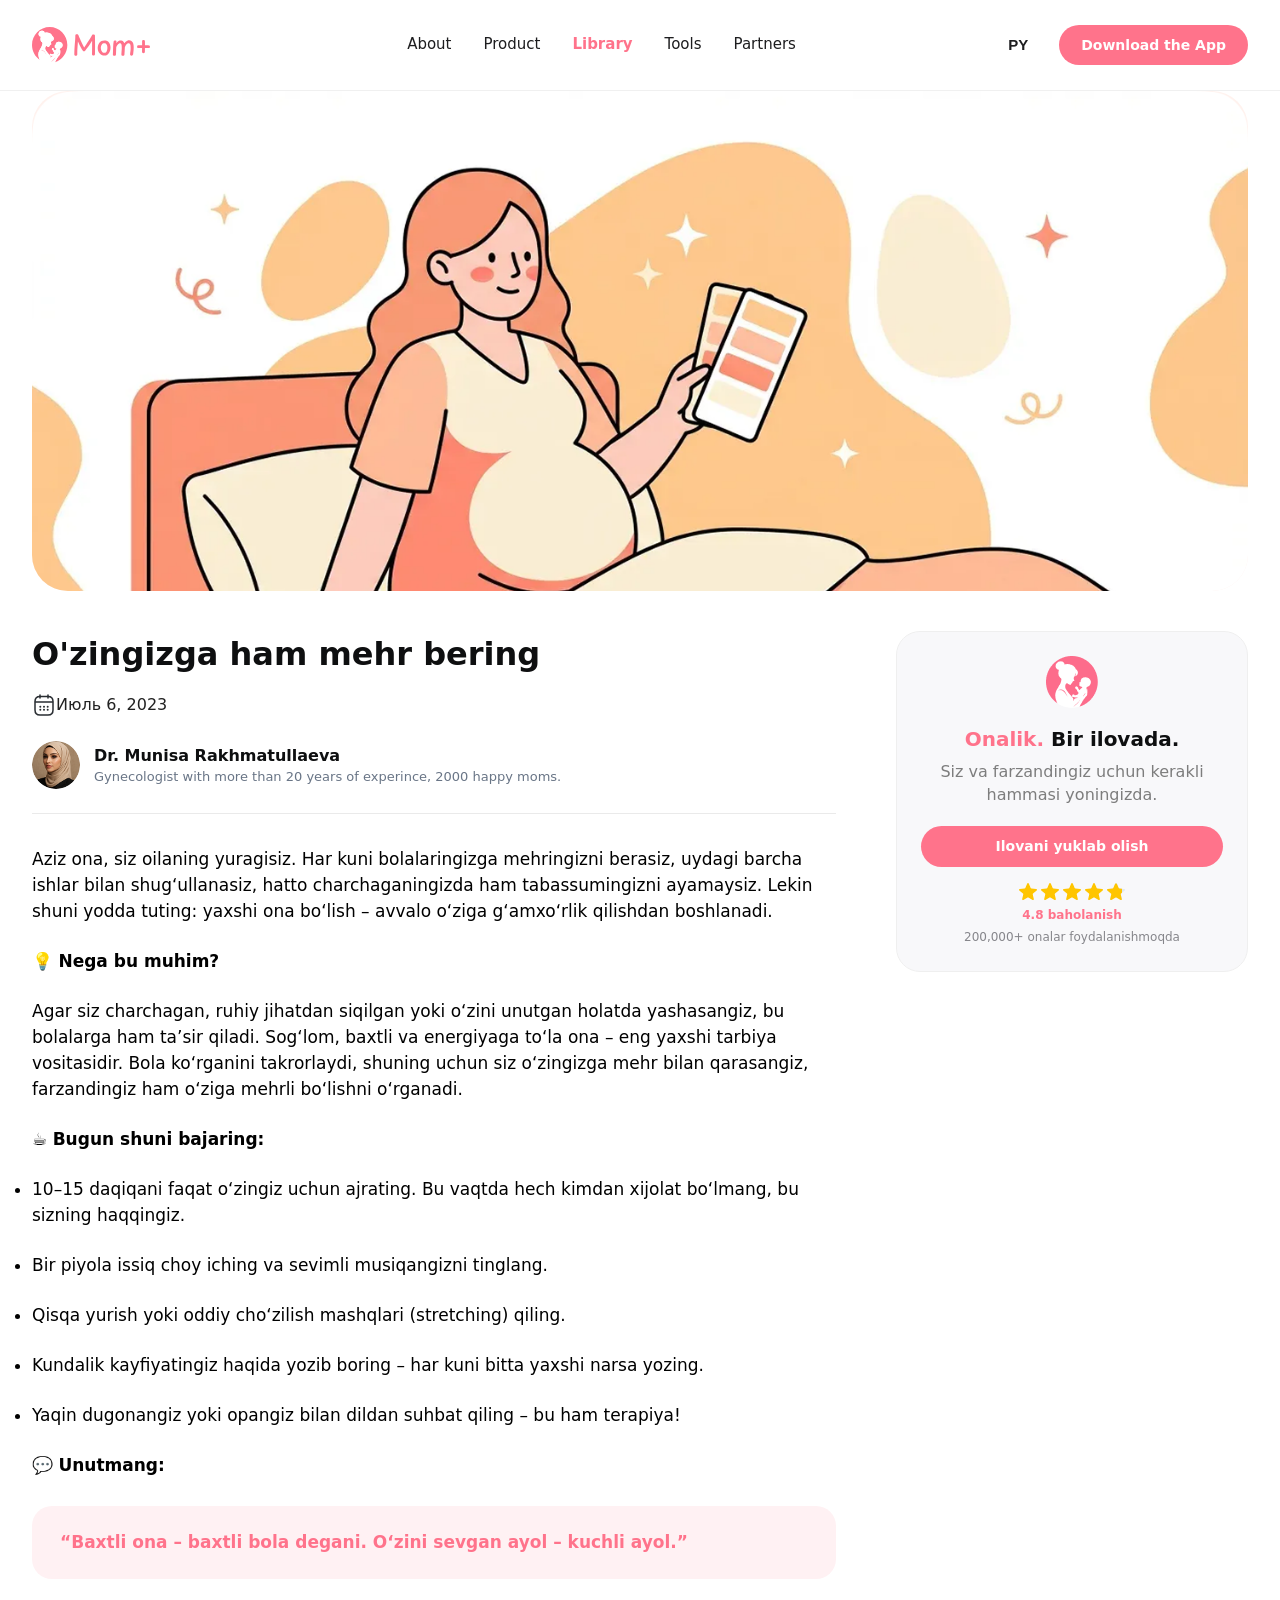
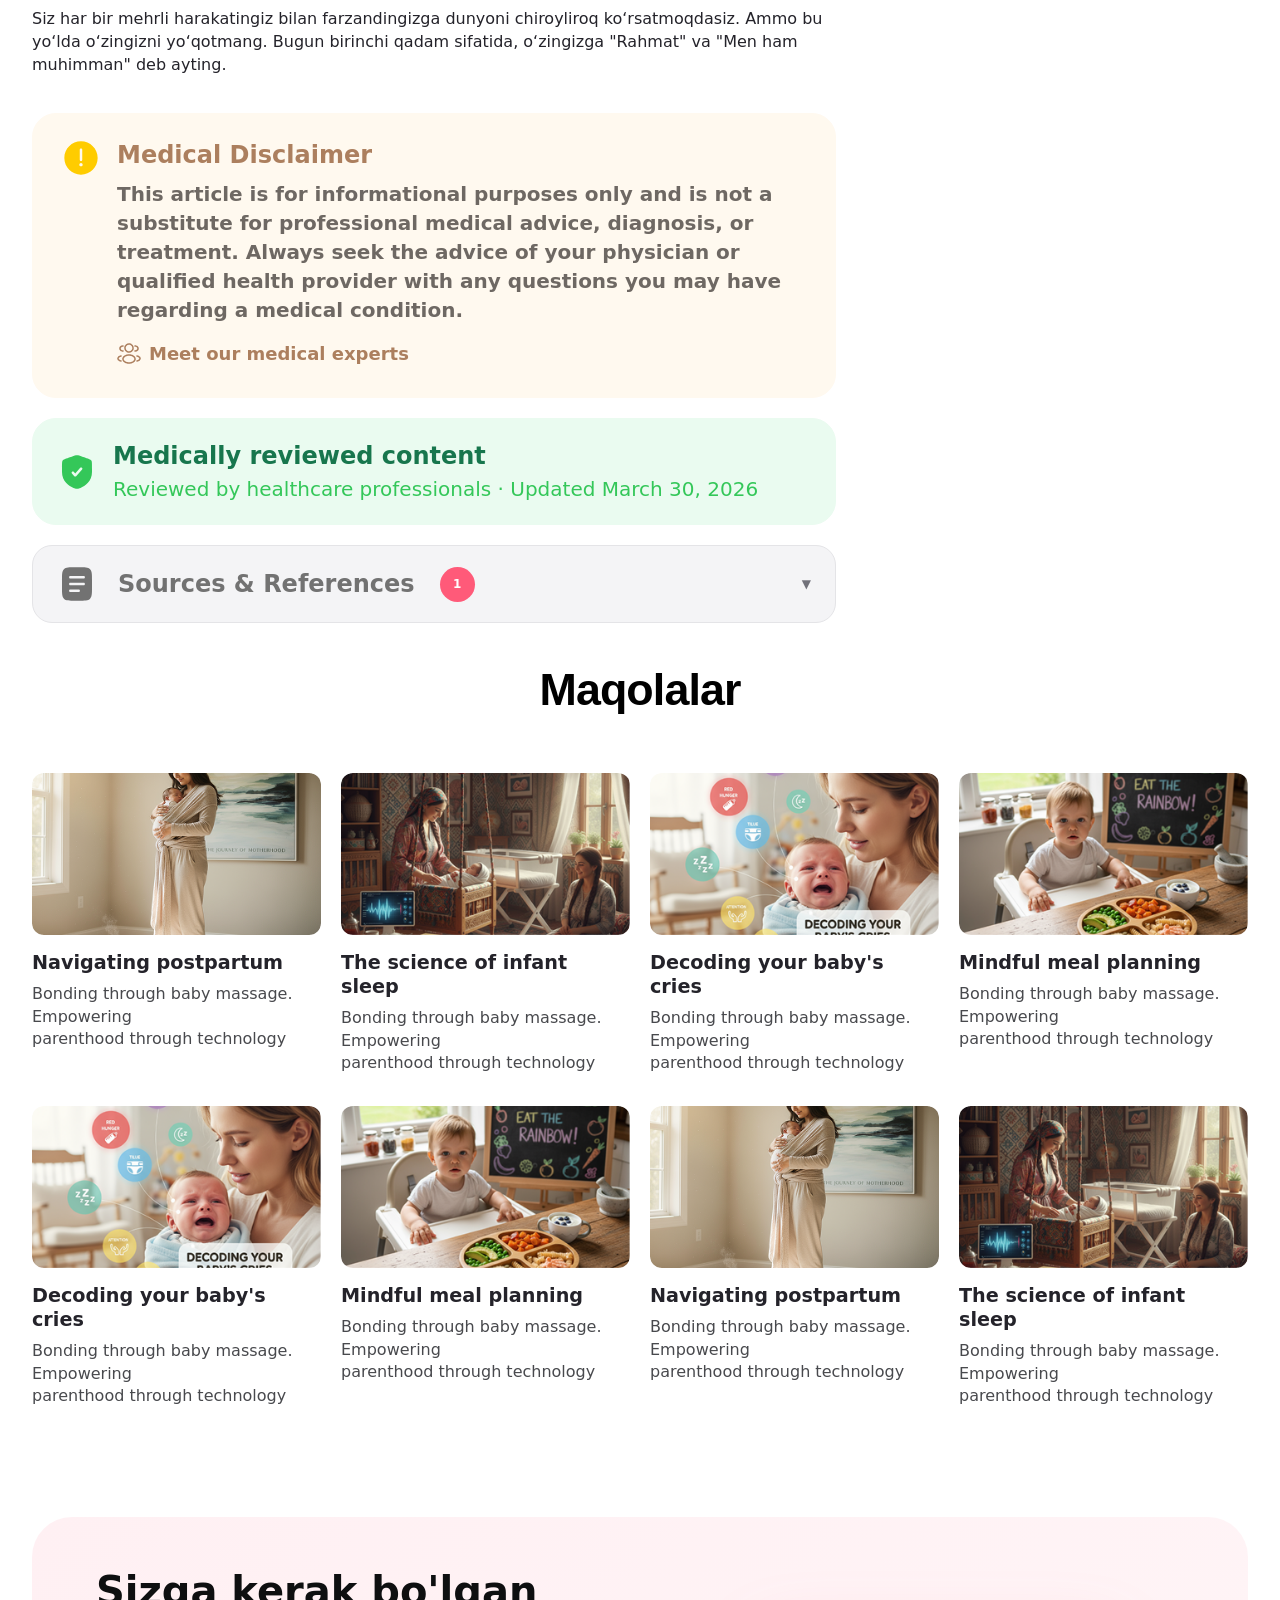
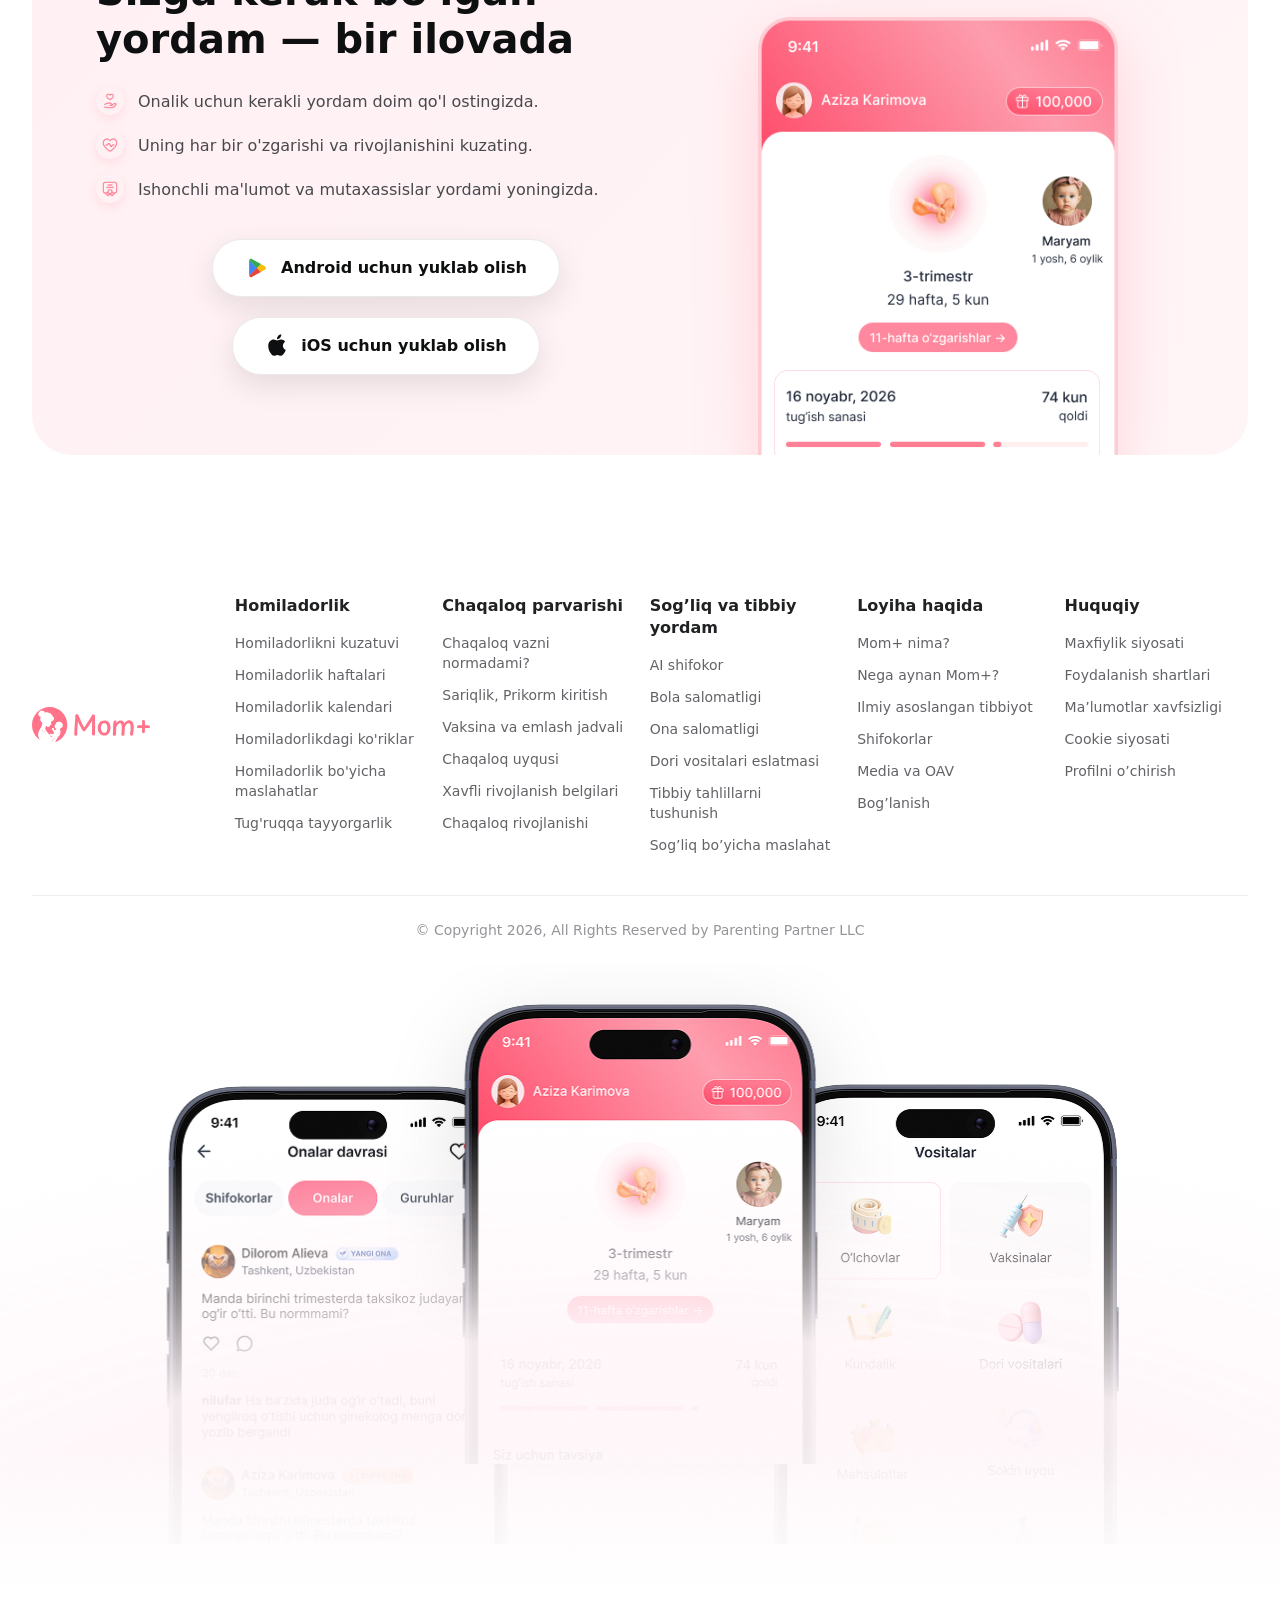
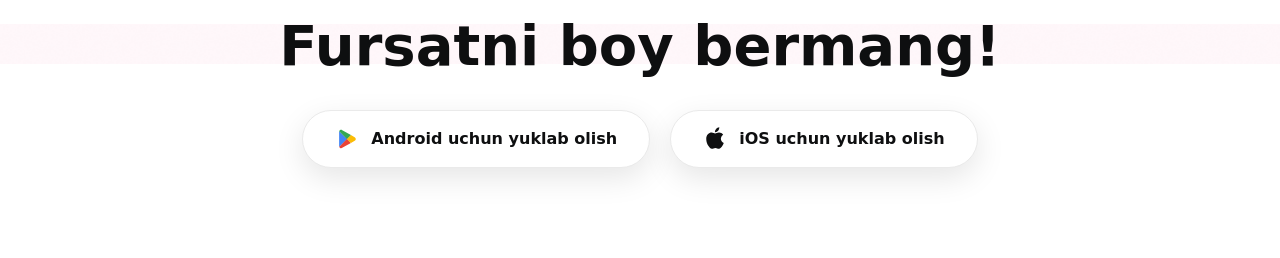
==== article.html @ 591e7ccc "Add files via upload" ====
<!DOCTYPE html>
<html lang="uz">
<head>
    <meta charset="UTF-8">
    <meta name="viewport" content="width=device-width, initial-scale=1.0">
    <title>Mom+ - O'zingizga ham mehr bering</title>
    <link rel="stylesheet" href="style.css">
</head>
<body>

<header class="blog-header">
    <div class="container nav">
        <a href="index-1.html" class="logo">
            <img src="images/blog-logo.svg" alt="Mom+ Logo">
        </a>

        <nav class="navigation">
            <a href="#">About</a>
            <a href="#">Product</a>
            <a href="blog.html" class="active">Library</a>
            <a href="#">Tools</a>
            <a href="#">Partners</a>            
        </nav>

        <div class="nav-select">
            <select class="custom-select" id="language-select" name="language">
                <option value="uz">UZ</option>
                <option value="ru" selected>PY</option>
                <option value="en">EN</option>
            </select>

            <a href="#download" class="nav-pink-button">
                Download the App
            </a>
        </div>

        <button class="mobile-menu-btn" id="menu-btn" aria-label="Open menu">
            <span></span>
            <span></span>
            <span></span>
        </button>
    </div>

    <div class="mobile-menu" id="mobile-menu">
        <nav class="mobile-nav-links">
            <a href="#">About</a>
            <a href="#">Product</a>
            <a href="blog.html">Library</a>
            <a href="#">Tools</a>
            <a href="#">Partners</a>
        </nav>
        <div class="mobile-menu-footer">
            <a href="#download" class="nav-pink-button mobile-download-btn">Download the App</a>
        </div>
    </div>
</header>

<main class="article-page-main">
    <div class="container container">
        
        <div class="article-hero-img">
            <img src="images/article-hero.png" alt="O'zingizga ham mehr bering">
        </div>

        <div class="article-content-wrapper">
            
            <div class="article-body">
                <h1>O'zingizga ham mehr bering</h1>
                <div class="article-meta-info">
                    <img src="images/calendar.svg" alt=""> <span>Июль 6, 2023</span>
                </div>

                <div class="article-author">
                    <img src="images/author-avatar.png" alt="Dr. Munisa Rakhmatullaeva" class="author-avatar">
                    <div class="author-details">
                        <strong>Dr. Munisa Rakhmatullaeva</strong>
                        <p>Gynecologist with more than 20 years of experince, 2000 happy moms.</p>
                    </div>
                </div>

                <p class="article-lead">
                    Aziz ona, siz oilaning yuragisiz. Har kuni bolalaringizga mehringizni berasiz, uydagi barcha ishlar bilan shug‘ullanasiz, hatto charchaganingizda ham tabassumingizni ayamaysiz. Lekin shuni yodda tuting: yaxshi ona bo‘lish – avvalo o‘ziga g‘amxo‘rlik qilishdan boshlanadi.
                </p>

                <p class="article-lead">💡 <span>Nega bu muhim?</span></p>
                <p class="article-lead">
                    Agar siz charchagan, ruhiy jihatdan siqilgan yoki o‘zini unutgan holatda yashasangiz, bu bolalarga ham ta’sir qiladi. Sog‘lom, baxtli va energiyaga to‘la ona – eng yaxshi tarbiya vositasidir. Bola ko‘rganini takrorlaydi, shuning uchun siz o‘zingizga mehr bilan qarasangiz, farzandingiz ham o‘ziga mehrli bo‘lishni o‘rganadi.
                </p>
                <p class="article-lead">☕ <span>Bugun shuni bajaring:</span></p>
                <ul class=".article-checklist">
                    <li class="article-lead">10–15 daqiqani faqat o‘zingiz uchun ajrating. Bu vaqtda hech kimdan xijolat bo‘lmang, bu sizning haqqingiz. </li>
                    <li class="article-lead">Bir piyola issiq choy iching va sevimli musiqangizni tinglang.</li>
                    <li class="article-lead">Qisqa yurish yoki oddiy cho‘zilish mashqlari (stretching) qiling.</li>
                    <li class="article-lead">Kundalik kayfiyatingiz haqida yozib boring – har kuni bitta yaxshi narsa yozing. </li>
                    <li class="article-lead">Yaqin dugonangiz yoki opangiz bilan dildan suhbat qiling – bu ham terapiya! </li>
                </ul>

                <p class="article-lead">💬 <span>Unutmang:</span></p>
                
                <div class="article-quote-box">
                    <p>“Baxtli ona – baxtli bola degani. O‘zini sevgan ayol – kuchli ayol.”</p>
                </div>

                <p>
                    Siz har bir mehrli harakatingiz bilan farzandingizga dunyoni chiroyliroq ko‘rsatmoqdasiz. Ammo bu yo‘lda o‘zingizni yo‘qotmang. Bugun birinchi qadam sifatida, o‘zingizga "Rahmat" va "Men ham muhimman" deb ayting.
                </p>


                <div class="medical-disclaimer">
                    <div class="disclaimer-icon">
                        <img src="images/exclamation.svg" alt="">
                    </div>
                    <div>
                        <strong>Medical Disclaimer</strong>
                        <p>This article is for informational purposes only and is not a substitute for professional medical advice, diagnosis, or treatment. Always seek the advice of your physician or qualified health provider with any questions you may have regarding a medical condition.</p>
                        <a href="#" class="disclaimer-link">
                            <img src="images/two-rounded.png" alt=""> Meet our medical experts
                        </a>
                    </div>
                </div>

                <div class="medical-reviewed-badge">
                    <span class="check-green">
                        <img src="images/Heavy.svg" alt="">
                    </span>
                    <div>
                        <strong>Medically reviewed content</strong>
                        <p>Reviewed by healthcare professionals · Updated March 30, 2026</p>
                    </div>
                </div>

                <div class="accordion-sources">
                    <div class="accordion-header">
                        <span class="sources-title">
                            <img src="images/Document.svg" alt=""> Sources & References
                            <span class="sources-badge">1</span>
                        </span>
                        <span class="accordion-arrow">▼</span>
                    </div>
                </div>

            </div>

            <div class="article-sidebar">
                <div class="sidebar-app-card">
                    <div class="sidebar-app-icon">
                        <img src="images/artical-logo.png" alt="Mom+">
                    </div>
                    <h3><span>Onalik.</span> Bir ilovada.</h3>
                    <p>Siz va farzandingiz uchun kerakli hammasi yoningizda.</p>
                    <a href="#download" class="nav-pink-button sidebar-btn">Ilovani yuklab olish</a>
                    <div class="sidebar-stars">
                        <img src="images/artical-star.svg" alt="">
                                <p>4.8 baholanish</p>
                        <span>200,000+ onalar foydalanishmoqda</span>
                    </div>
                </div>
            </div>

        </div>

    </div>
</main>

<section class="section related-articles-section">
    <div class="container">
        <h2 class="section-title">Maqolalar</h2>
        <div class="articles-grid">
            <article class="article">
                <div class="article-image">
                    <img
                        src="images/article-1.png"
                        alt="Navigating postpartum"
                    >
                </div>

                <h3>
                    Navigating postpartum
                </h3>
                <p>
                    Bonding through baby massage. Empowering <br> parenthood through technology
                </p>
            </article>
            <article class="article">
                <div class="article-image">
                    <img
                        src="images/article-2.png"
                        alt="Navigating postpartum"
                    >
                </div>

                <h3>
                    The science of infant sleep
                </h3>
                <p>
                    Bonding through baby massage. Empowering <br> parenthood through technology
                </p>
            </article>
            <article class="article">
                <div class="article-image">
                    <img
                        src="images/article-3.png"
                        alt="Navigating postpartum"
                    >
                </div>

                <h3>
                    Decoding your baby's cries
                </h3>
                <p>
                    Bonding through baby massage. Empowering <br> parenthood through technology
                </p>
            </article>
            <article class="article">
                <div class="article-image">
                    <img
                        src="images/article-4.png"
                        alt="Navigating postpartum"
                    >
                </div>

                <h3>
                    Mindful meal planning
                </h3>
                <p>
                    Bonding through baby massage. Empowering <br> parenthood through technology
                </p>
            </article>

            <article class="article article-none">
                <div class="article-image">
                    <img
                        src="images/article-3.png"
                        alt="Navigating postpartum"
                    >
                </div>

                <h3>
                    Decoding your baby's cries
                </h3>
                <p>
                    Bonding through baby massage. Empowering <br> parenthood through technology
                </p>
            </article>
            <article class="article article-none">
                <div class="article-image">
                    <img
                        src="images/article-4.png"
                        alt="Navigating postpartum"
                    >
                </div>

                <h3>
                    Mindful meal planning
                </h3>
                <p>
                    Bonding through baby massage. Empowering <br> parenthood through technology
                </p>
            </article>
            <article class="article article-none">
                <div class="article-image">
                    <img
                        src="images/article-1.png"
                        alt="Navigating postpartum"
                    >
                </div>

                <h3>
                    Navigating postpartum
                </h3>
                <p>
                    Bonding through baby massage. Empowering <br> parenthood through technology
                </p>
            </article>
            <article class="article article-none">
                <div class="article-image">
                    <img
                        src="images/article-2.png"
                        alt="Navigating postpartum"
                    >
                </div>

                <h3>
                    The science of infant sleep
                </h3>
                <p>
                    Bonding through baby massage. Empowering <br> parenthood through technology
                </p>
            </article>
        </div>
    </div>
</section>

<section class="section app-promo-section">
    <div class="container">
        <div class="app-promo-card">
            <div class="app-promo-content">
                <h2>Sizga kerak bo'lgan yordam — bir ilovada</h2>
                <ul class="promo-benefits">
                    <li>
                        <span class="benefit-icon"><img src="images/blog-icon-1.png" alt=""></span>
                        Onalik uchun kerakli yordam doim qo'l ostingizda.
                    </li>
                    <li>
                        <span class="benefit-icon"><img src="images/blog-icon-2.png" alt=""></span>
                        Uning har bir o'zgarishi va rivojlanishini kuzating.
                    </li>
                    <li>
                        <span class="benefit-icon"><img src="images/blog-icon-3.png" alt=""></span>
                        Ishonchli ma'lumot va mutaxassislar yordami yoningizda.
                    </li>
                </ul>
                <div class="download-buttons">
                    <a href="#" class="download-button">
                        <img class="download-icon" src="images/play-market.svg" alt="Google Play">
                        <span>Android uchun yuklab olish</span>
                    </a>
                    <a href="#" class="download-button">
                        <img class="download-icon" src="images/apple.svg" alt="App Store">
                        <span>iOS uchun yuklab olish</span>
                    </a>
                </div>
            </div>

            <div class="app-promo-phone">
                <img src="images/blog.png" alt="Mom+ App">
            </div>
        </div>
    </div>
</section>

<footer class="footer">
    <div class="container">
        <div class="footer-top">
            <div class="logo">
                <img src="images/blog-logo.svg" alt="Mom+ Logo">
            </div>

            <div class="footer-grid">
                <div class="footer-column">
                    <div class="footer-column-title">
                        <strong>Homiladorlik</strong>
                        <span class="chevron"></span>
                    </div>
                    <div class="footer-column-links">
                        <a href="#">Homiladorlikni kuzatuvi</a>
                        <a href="#">Homiladorlik haftalari</a>
                        <a href="#">Homiladorlik kalendari</a>
                        <a href="#">Homiladorlikdagi ko'riklar</a>
                        <a href="#">Homiladorlik bo'yicha maslahatlar</a>
                        <a href="#">Tug'ruqqa tayyorgarlik</a>
                    </div>
                </div>

                <div class="footer-column">
                    <div class="footer-column-title">
                        <strong>Chaqaloq parvarishi</strong>
                        <span class="chevron"></span>
                    </div>
                    <div class="footer-column-links">
                        <a href="#">Chaqaloq vazni normadami?</a>
                        <a href="#">Sariqlik, Prikorm kiritish</a>
                        <a href="#">Vaksina va emlash jadvali</a>
                        <a href="#">Chaqaloq uyqusi</a>
                        <a href="#">Xavfli rivojlanish belgilari</a>
                        <a href="#">Chaqaloq rivojlanishi</a>
                    </div>
                </div>

                <div class="footer-column">
                    <div class="footer-column-title">
                        <strong>Sog’liq va tibbiy yordam</strong>
                        <span class="chevron"></span>
                    </div>
                    <div class="footer-column-links">
                        <a href="#">AI shifokor</a>
                        <a href="#">Bola salomatligi</a>
                        <a href="#">Ona salomatligi</a>
                        <a href="#">Dori vositalari eslatmasi</a>
                        <a href="#">Tibbiy tahlillarni tushunish</a>
                        <a href="#">Sog’liq bo’yicha maslahat</a>
                    </div>
                </div>

                <div class="footer-column">
                    <div class="footer-column-title">
                        <strong>Loyiha haqida</strong>
                        <span class="chevron"></span>
                    </div>
                    <div class="footer-column-links">
                        <a href="#">Mom+ nima?</a>
                        <a href="#">Nega aynan Mom+?</a>
                        <a href="#">Ilmiy asoslangan tibbiyot</a>
                        <a href="#">Shifokorlar</a>
                        <a href="#">Media va OAV</a>
                        <a href="#">Bog’lanish</a>
                    </div>
                </div>

                <div class="footer-column">
                    <div class="footer-column-title">
                        <strong>Huquqiy</strong>
                        <span class="chevron"></span>
                    </div>
                    <div class="footer-column-links">
                        <a href="#">Maxfiylik siyosati</a>
                        <a href="#">Foydalanish shartlari</a>
                        <a href="#">Ma’lumotlar xavfsizligi</a>
                        <a href="#">Cookie siyosati</a>
                        <a href="#">Profilni o’chirish</a>
                    </div>
                </div>
            </div>
        </div>

        <p class="copyright-text">© Copyright 2026, All Rights Reserved by Parenting Partner LLC</p>
    </div>

    <div class="download-section" id="download">
        <div class="download-phones">
            <div class="bottom-phone">
                <img class="phone-left" src="images/dowload-left.png" alt="Mockup Left">
                <img class="phone-right" src="images/dowload-right.png" alt="Mockup Right">
                <img class="phone-center" src="images/dowload-center.png" alt="Mockup Center">
                <img class="phone-clouds" src="images/dowload-clouds.png" alt="Clouds Background">
            </div>
            <div class="fade-overlay"></div>
        </div>

        <div class="download-content">
            <h2>Fursatni boy bermang!</h2>
            <div class="download-buttons">
                <a href="#" class="download-button">
                    <img src="images/play-market.svg" alt="Google Play">
                    <span>Android uchun yuklab olish</span>
                </a>
                <a href="#" class="download-button">
                    <img src="images/apple.svg" alt="App Store">
                    <span>iOS uchun yuklab olish</span>
                </a>
            </div>
        </div>
    </div>
</footer>

<script>
    const menuBtn = document.getElementById('menu-btn');
    const mobileMenu = document.getElementById('mobile-menu');

    menuBtn.addEventListener('click', () => {
        menuBtn.classList.toggle('active');
        mobileMenu.classList.toggle('open');
    });

    document.querySelectorAll('.footer-column-title').forEach(title => {
        title.addEventListener('click', function () {
            if (window.innerWidth <= 768) {
                this.closest('.footer-column').classList.toggle('active');
            }
        });
    });
</script>
</body>
</html>
---- style.css ----
* {
    box-sizing: border-box;
    margin: 0;
    padding: 0;
}

:root {
    --pink: #FF738B;
    --pink-dark: #e84c76;
    --dark: #24232a;
    --gray: #77747b;
    --light-gray: #eeeeee;
}

:root {
    --pink-color: #FF5A79;
    --card-bg: #F5F5F7;
    --text-color: #1D1D1F;
    --store-blue: #0081FF;
    --subtext-color: #86868B;
}


html {
    scroll-behavior: smooth;
}

body {
    font-family:
        Arial,
        Helvetica,
        sans-serif;

    color: var(--dark);
    background: #ffffff;

    line-height: 1.45;
}

img {
    max-width: 100%;
}

a {
    text-decoration: none;
    color: inherit;
}

button {
    font-family: inherit;
}

.container {
    max-width: 1440px;
    padding-left: 240px;
    padding-right: 240px;
}

* {
    box-sizing: border-box;
    margin: 0;
    padding: 0;
}

body {
    font-family: 'Inter', system-ui, -apple-system, sans-serif;
}

.container {
    max-width: 1240px;
    margin: 0 auto;
    padding: 0 20px;
}

.header {
    width: 100%;            
    position: relative;     
    overflow: hidden;
    text-align: center;
    color: #ffffff;
    background: linear-gradient(180deg, #FF6B81 0%, #FF738B 100%);
}

.nav {
    height: 90px;
    display: flex;
    align-items: center;
    justify-content: space-between;
    position: relative;
    z-index: 30;
}

.logo {
    display: flex;
    align-items: center;
    text-decoration: none;
    flex-shrink: 0;
}

.logo img {
    height: 36px;
    width: auto;
}

.navigation {
    display: flex;
    align-items: center;
    gap: 32px;
}

.navigation a {
    color: #FFFFFF;
    font-size: 15px;
    font-weight: 500;
    text-decoration: none;
    transition: opacity .2s ease;
    white-space: nowrap;
}

.navigation a:hover {
    opacity: 0.8;
}

.nav-select {
    display: flex;
    align-items: center;
    gap: 20px;
    flex-shrink: 0;
}

.custom-select {
    appearance: none;
    -webkit-appearance: none;
    background: transparent;
    border: none;
    outline: none;
    font-size: 15px;
    font-weight: 600;
    cursor: pointer;
    color: #FFFFFF;
    padding-right: 10px;
}

.custom-select option {
    background-color: #FF738B; 
    color: #fff;            
}

.nav-button {
    padding: 12px 24px;
    font-size: 15px;
    background: #ffffff;
    color: #FF6B81;
    border-radius: 30px;
    font-weight: 700;
    text-decoration: none;
    white-space: nowrap;
    transition: transform .2s ease, box-shadow .2s ease;
}

.nav-button:hover {
    transform: translateY(-2px);
    box-shadow: 0 6px 20px rgba(0, 0, 0, 0.1);
}

.mobile-menu-btn {
    display: none;
    width: 42px;
    height: 42px;
    border-radius: 50%;
    background: #FF5572;
    backdrop-filter: blur(10px);
    -webkit-backdrop-filter: blur(10px);
    border: 1px solid rgba(255, 255, 255, 0.3);
    cursor: pointer;
    flex-direction: column;
    align-items: center;
    justify-content: center;
    gap: 5px;
    z-index: 100;
}

.mobile-menu-btn span {
    display: block;
    width: 18px;
    height: 2px;
    background-color: #ffffff;
    border-radius: 2px;
    transition: all 0.3s ease;
}

.mobile-menu-btn.active span:nth-child(1) {
    transform: translateY(7px) rotate(45deg);
}
.mobile-menu-btn.active span:nth-child(2) {
    opacity: 0;
}
.mobile-menu-btn.active span:nth-child(3) {
    transform: translateY(-7px) rotate(-45deg);
}

.mobile-menu {
    position: absolute;
    top: 90px;
    left: 0;
    width: 100%;
    background: rgba(255, 115, 139, 0.95);
    backdrop-filter: blur(20px);
    -webkit-backdrop-filter: blur(20px);
    padding: 30px 20px;
    display: flex;
    flex-direction: column;
    gap: 24px;
    box-shadow: 0 20px 30px rgba(0,0,0,0.15);
    z-index: 99;
    transform: translateY(-150%);
    opacity: 0;
    transition: all 0.3s ease-in-out;
}

.mobile-menu.open {
    transform: translateY(0);
    opacity: 1;
}

.mobile-nav-links {
    display: flex;
    flex-direction: column;
    gap: 18px;
}

.mobile-nav-links a {
    color: #ffffff;
    font-size: 18px;
    font-weight: 600;
    text-decoration: none;
}

.mobile-menu-footer {
    padding-top: 10px;
    border-top: 1px solid rgba(255,255,255,0.2);
}

.mobile-download-btn {
    display: block;
    width: 100%;
    text-align: center;
    padding: 14px;
}

.hero {
    padding-top: 10px;
    position: relative;
    overflow: hidden;
    text-align: center;
    color: #ffffff;
}

.hero-content {
    position: relative;
    z-index: 10;
    display: flex;
    flex-direction: column;
    align-items: center;
}

.hero-label {
    display: inline-flex;
    align-items: center;
    gap: 10px;
    margin-bottom: 24px;
    padding: 6px 18px 6px 8px;
    border-radius: 30px;
    font-size: 14px;
    font-weight: 500;
    color: #ffffff;
    background: rgba(255, 255, 255, 0.2);
    backdrop-filter: blur(12px);
    -webkit-backdrop-filter: blur(12px);
    border: 1px solid rgba(255, 255, 255, 0.35);
}

.hero h1 {
    font-size: 56px;
    line-height: 1.15;
    font-weight: 800;
    letter-spacing: -0.02em;
    margin-bottom: 20px;
}

.hero-description {
    max-width: 760px;
    margin: 0 auto 36px;
    font-size: 18px;
    line-height: 1.5;
    color: rgba(255, 255, 255, 0.9);
    font-weight: 400;
}

.download-buttons {
    display: flex;
    justify-content: center;
    align-items: center;
    gap: 16px;
    margin-bottom: 30px;
}

.download-button {
    display: inline-flex;
    align-items: center;
    gap: 10px;
    padding: 14px 28px;
    border-radius: 40px;
    background: #ffffff;
    color: #111111;
    font-size: 15px;
    font-weight: 700;
    text-decoration: none;
    box-shadow: 0 8px 24px rgba(0, 0, 0, 0.08);
    transition: transform .2s ease;
}

.download-button:hover {
    transform: translateY(-2px);
}

.download-icon {
    width: 20px;
    height: 20px;
}

.hero-image-wrapper {
    width: 100%;
    position: relative;
    margin-top: 20px;
    min-height: 550px;
    display: flex;
    justify-content: center;
    align-items: flex-end;
}

.hero-mockup-container {
    position: relative;
    width: 100%;
    max-width: 1000px;
    height: 550px;
    margin: 0 auto;
    z-index: 5;
    display: flex;
    justify-content: center;
}

.hero-image {
    position: absolute;
    max-width: 943px;
    width: 100%;
    max-height: 655px;
    z-index: 1;
    object-fit: contain;
    filter: drop-shadow(0px 20px 40px rgba(0, 0, 0, 0.12));
}

.hero-image-medium{
    display: none;
    position: absolute;
    max-width: 350px;
    width: 100%;
    max-height: auto;
    z-index: 1;
    object-fit: contain;
    filter: drop-shadow(0px 20px 40px rgba(0, 0, 0, 0.12));
}

.hero-badge {
    position: absolute;
    z-index: 7;
    height: auto;
    pointer-events: none;
}

.badge-1 { top: 12%; left: 5%;  max-width: 120px; }
.badge-2 { top: 38%; left: 12%; max-width: 100px; }
.badge-3 { top: 62%; left: 18%; max-width: 90px;  }
.badge-4 { top: 28%; right: 8%; max-width: 200px; }
.badge-5 { top: 58%; right: 12%; max-width: 110px; }

.cloud-left, .cloud-right, .cloud-bg {
    position: absolute;
    bottom: 0;
    pointer-events: none;
}

.cloud-left {
    left: 0;
    max-width: 55%;
    z-index: 4;
}

.cloud-right {
    right: 0;
    max-width: 55%;
    z-index: 4;
}

.cloud-bg {
    left: 50%;
    transform: translateX(-50%);
    width: 100%;
    bottom: -10px;
    z-index: 3;
    object-fit: cover;
}

@media (max-width: 1024px) {
    .navigation {
        gap: 20px;
    }

    .navigation a {
        font-size: 15px;
    }

    .hero-mockup-container {
        height: 480px;
    }

    .hero-image{
        display: none;
    }

    .hero-image-medium {
        display: block;
        max-width: 320px;
    }
}

@media (max-width: 834px) {
    .nav {
        height: 70px;
    }

    .navigation, .nav-select {
        display: none !important;
    }

    .mobile-menu-btn {
        display: flex; 
    }

    .hero h1 {
        font-size: 32px;
        line-height: 40px;
    }

    .hero-description {
        font-size: 14px;
        line-height: 20px;
        padding: 0 10px;
        margin-bottom: 24px;
    }

    .desktop-br {
        display: none;
    }

    .download-buttons {
        flex-direction: column;
        width: 100%;
        gap: 12px;
    }

    .download-button {
        justify-content: center;
        padding: 16px;
        border-radius: 30px;
        font-size: 15px;
    }

    .hero-image-wrapper {
        min-height: 380px;
        margin-top: 10px;
    }

    .hero-mockup-container {
        height: 380px;
    }

    .hero-image {
        max-width: 270px;
        bottom: -100px;
    }

    .hero-badge {
        display: none !important;
    }

    .cloud-left, .cloud-right {
        display: none;
    }

    .cloud-bg {
        width: 120%;
    }
}

@media (max-width: 768px) {
    .nav {
        height: 70px;
    }

    .navigation {
        display: none; 
    }

    .desktop-br {
        display: none;
    }

    .hero-image-wrapper {
        min-height: 400px;
    }

    .hero-mockup-container {
        height: 400px;
    }

    .hero-image {
        max-width: 260px;
        bottom: -100px;
    }

    .hero-badge {
        display: none;
    }

    .cloud-left, .cloud-right {
        max-width: 45%;
    }
}

@media (max-width: 480px) {
    .container {
        padding: 0 16px;
    }

    .nav-button {
        padding: 10px 16px;
        font-size: 14px;
    }

    .custom-select {
        font-size: 14px;
    }

    .hero-label {
        font-size: 13px;
        padding: 8px 14px;
    }

    .download-buttons {
        width: 100%;
        flex-direction: column;
    }

    .download-button {
        justify-content: center;
        padding: 14px 20px;
    }

    .hero-image-wrapper {
        min-height: 320px;
    }

    .hero-mockup-container {
        height: 320px;
    }

    .hero-image {
        max-width: 220px;
    }
}

.section {
    padding: 90px 0;
}

.section-title {
    font-family: "Inter", sans-serif;
    text-align: center;
    font-size: 56px;
    line-height: 64px;
    margin-bottom: 64px;
}

.section-title span {
    color: #FF738B;
}


.features {
    padding: 80px 0;
}

.features .section-title {
    text-align: center;
    font-size: 40px;
    font-weight: 700;
    color: #0E0F10;
    margin-bottom: 60px;
}

.features .section-title span {
    color: #F43F5E; 
}

.features-list {
    display: grid;
    gap: 32px;
}

.feature-card {
    width: 100%;
    min-height: 546px;
    border-radius: 48px;
    display: flex;
    align-items: center;
    justify-content: space-between;
    overflow: hidden;
    position: relative;
    box-sizing: border-box;
}

.feature-pink {
    background: linear-gradient(135deg, #FFEFF0 0%, #FEEFF7 53%, #FDF0FD 100%);
    padding: 64px 0 0 64px;
}

.feature-green {
    background: linear-gradient(45deg, #F0FDFB 0%, #FDFFE8 48%, #EBF8E4 100%);
    padding: 64px 0 0 64px;
}

.feature-purple {
    background: linear-gradient(45deg, #EBE3FF 0%, #FFECF1 54%, #FFE9C9 100%);
    padding: 64px 0 0 64px;
}

.feature-yellow {
    background: linear-gradient(45deg, #FEFFDC 0%, #F6F8E4 48%, #F8EBE4 98%);
    padding: 64px 0 0 64px;
}

.feature-content {
    width: 522px;
    display: flex;
    flex-direction: column;
    justify-content: space-between;
    height: 100%;
    z-index: 2;
}

.feature-text-block h3 {
    font-family: "Inter", sans-serif;
    font-size: 40px;
    line-height: 48px;
    margin-bottom: 16px;
    color: #0E0F10;
}

.feature-text-block p {
    font-size: 16px;
    line-height: 24px;
    color: #6B6B6B;
    max-width: 480px;
}

.feature-illustration {
    max-width: 280px;
    max-height: 250px;
    margin-top: auto;
}

.feature-illustration img {
    width: 100%;
    height: 100%;
    display: block;
    object-fit: contain;
}

.feature-phone {
    width: 45%;
    height: 100%;
    display: flex;
    align-items: flex-end;
    justify-content: flex-end;
}

.feature-phone img {
    max-width: 100%;
    height: auto;
    object-fit: contain;
    display: block;
    margin-bottom: -10px; 
    margin-right: 70px;
}


@media (max-width: 992px) {
    .features .section-title {
        font-size: 28px;
        line-height: 36px;
        margin-bottom: 30px;
    }

    .feature-card {
        flex-direction: column;
        align-items: flex-start;
        min-height: auto;
        border-radius: 32px;
        padding: 36px 24px 24px 24px !important;
    }

    .feature-content {
        width: 100%;
    }

    .feature-text-block h3 {
        font-size: 24px;
        line-height: 30px;
        margin-bottom: 12px;
    }

    .feature-text-block p {
        font-size: 14px;
        line-height: 20px;
        max-width: 100%;
    }

    .feature-phone {
        display: none !important;
    }

    .feature-illustration {
        max-width: 180px;
        max-height: 150px;
        margin: 24px 0 0 auto; 
    }
}

.why {
    padding-top: 80px;
    padding-bottom: 65px;
}

.why .section-title {
    text-align: center;
    font-size: 36px;
    font-weight: 700;
    color: #0E0F10;
    margin-bottom: 60px;
}

.why-grid {
    display: grid;
    grid-template-columns: repeat(3, 1fr);
    gap: 24px;
    text-align: center;
    margin-bottom: 60px;
}

.why-item {
    width: 100%; 
    display: flex;
    flex-direction: column;
    align-items: center;
}

.why-icon {
    color: var(--pink);
    font-size: 27px;
    margin-bottom: 24px;
    display: grid;
    place-items: center;
}

.why-item h3 {
    font-size: 24px;
    line-height: 30px;
    color: #0E0F10;
}

.why-item h3 span {
    font-family: "Playpen Sans", sans-serif;
}

.why-item p {
    font-size: 16px;
    line-height: 22px;
    color: #48494D;
    font-weight: 500;
    margin-top: 12px;
    margin-bottom: 24px;
    max-width: 380px; 
}

.why-item a {
    font-size: 16px;
    line-height: 22px;
    margin-top: auto; 
    color: #F43F5E;
    font-weight: 700;
    display: inline-flex;
    justify-content: center;
    align-items: center;
    text-decoration: none;
}

.why-link {
    margin-left: 8px;
    transition: transform 0.3s ease;
}

.why-item a:hover .why-link {
    transform: translateX(4px);
}

.video-section {
    display: flex;
    justify-content: center;
    align-items: center;
}

.video-container {
    position: relative;
    width: 100%;
    max-width: 1440px;
    border-radius: 48px;
    overflow: hidden;
    box-shadow: 0 20px 40px rgba(0, 0, 0, 0.3);
    margin: 0 auto;
}

.video-element {
    width: 100%;
    height: auto;
    display: block;
    object-fit: cover;
    pointer-events: none; 
}

.video-play {
    position: absolute;
    top: 50%;
    left: 50%;
    transform: translate(-50%, -50%);
    width: 135px;
    height: 135px;
    border-radius: 50%;
    background: rgba(255, 255, 255, 0.25);
    backdrop-filter: blur(10px);
    -webkit-backdrop-filter: blur(10px);
    border: 1px solid rgba(255, 255, 255, 0.4);
    color: white;
    display: grid;
    place-items: center;
    cursor: pointer;
    z-index: 10;
    transition: background 0.3s ease, transform 0.3s ease;
}

.video-play:hover {
    background: rgba(255, 255, 255, 0.4);
    transform: translate(-50%, -50%) scale(1.05);
}

@media (max-width: 1024px) {
    .why-grid {
        grid-template-columns: 1fr; 
        gap: 40px;
    }
    
    .video-container {
        border-radius: 24px;
    }
}

@media (max-width: 768px) {
    .why {
        padding-top: 50px;
        padding-bottom: 40px;
    }

    .why .section-title {
        font-size: 28px;
        margin-bottom: 40px;
    }

    .why-item h3 {
        font-size: 20px;
        line-height: 26px;
    }

    .video-play {
        width: 80px;
        height: 80px;
    }
    
    .video-play img {
        width: 24px; 
    }
}

.proof {
    padding: 80px 0;
    background-color: #FFFFFF;
    overflow: hidden; 
}

.proof .section-title {
    text-align: center;
    font-size: clamp(28px, 3.5vw, 48px);
    font-weight: 800;
    color: #000000;
    margin-bottom: 56px;
    line-height: 1.25;
    letter-spacing: -0.02em;
}

.proof .section-title span {
    color: #FF738B; 
}

.partner-logos {
    display: flex;
    align-items: center;
    justify-content: center;
    gap: 40px; 
    width: max-content; 
    margin: 0 auto;
    flex-wrap: nowrap;
}

.partner-logo {
    display: flex;
    height: 150px;
    flex-shrink: 0;
}

.partner-logo img {
    height: 100%;
    width: auto;
    object-fit: contain;
    filter: grayscale(1);
    opacity: 0.7;
    transition: opacity 0.2s ease, filter 0.2s ease;
}

.partner-logo img:hover {
    filter: grayscale(0);
    opacity: 1;
}


@media (min-width: 769px) {
    .partner-logos {
        transform: translateX(-30px); 
    }
}

@media (max-width: 1650px) and (min-width: 1441px) {
    .partner-logo {
        height: 80px;
    }
    .partner-logo img {
        max-width: 320px;
    }
}

@media (max-width: 1440px) and (min-width: 1025px) {
    .partner-logos {
        gap: 32px;
        transform: translateX(-20px);
    }

    .partner-logo {
        max-height: 75px;
    }

    .partner-logo img {
        max-width: 300px;
    }
}

@media (max-width: 1024px) and (min-width: 769px) {
    .partner-logos {
        gap: 24px;
        transform: translateX(-15px);
    }

    .partner-logo {
        max-height: 72px;
    }

    .partner-logo img {
        max-width: 240px;
    }
}

@media (max-width: 768px) {
    .partner-logos{
        gap: 0;
        margin: 0;
        padding: 0;
    }

    .partner-logo img {
        max-width: 150px;
        max-height: 62px;
    }
}

.reviews-section {
    padding: 80px 0;
    background-color: #FFFFFF;
    overflow: hidden;
    font-family: -apple-system, BlinkMacSystemFont, "SF Pro Text", "Segoe UI", Roboto, sans-serif;
}

.reviews-container {
    max-width: 1440px;
    margin: 0 auto;
    padding: 0 32px;
    box-sizing: border-box;
}

.section-title {
    text-align: center;
    font-size: clamp(32px, 3.5vw, 48px);
    font-weight: 800;
    color: #000000;
    margin-bottom: 56px;
    line-height: 1.2;
    letter-spacing: -0.02em;
}

.section-title span {
    color: var(--pink-color);
}

.reviews-wrapper {
    display: flex;
    flex-direction: column;
    gap: 24px;
}

.reviews-row {
    display: flex;
    gap: 24px;
    width: max-content;
    scroll-behavior: smooth;
}

.reviews-row::-webkit-scrollbar {
    display: none;
}

@media (min-width: 1200px) {
    .reviews-row:nth-child(1) {
        transform: translateX(-100px);
    }

    .reviews-row:nth-child(2) {
        transform: translateX(-40px);
    }
}

.review-card {
    left: -400px;
    width: 590px; 
    background: var(--card-bg);
    border-radius: 24px;
    padding: 28px;
    display: flex;
    flex-direction: column;
    justify-content: space-between;
    flex-shrink: 0;
    box-sizing: border-box;
    position: relative;
}

.review-card-header {
    display: flex;
    justify-content: space-between;
    align-items: center;
    margin-bottom: 16px;
}

.stars {
    display: flex;
    align-items: center;
}

.stars img {
    height: 18px;
    width: auto;
    display: block;
}

.top-date {
    display: none;
    font-size: 13px;
    color: #A1A1AA;
    font-weight: 400;
}

.review-text {
    font-size: 16px;
    line-height: 24px;
    color: #0E0F10;
    font-weight: 500;
    margin-bottom: 24px;
}

.review-footer {
    display: flex;
    flex-direction: column;
    gap: 12px;
    margin-top: auto;
}

.review-author {
    font-size: 20px;
    line-height: 26px;
    font-weight: 700;
    color: #0F172A;
}

.store-info {
    display: flex;
    align-items: center;
    gap: 10px;
}

.store-icon {
    width: 32px;
    height: 32px;
    object-fit: contain;
}

.store-meta {
    display: flex;
    flex-direction: column;
}

.store-name {
    font-size: 13px;
    font-weight: 600;
    color: #0088FF;
}

.review-date {
    font-size: 12px;
    color: #A1A1AA;
    margin-top: 2px;
}

@media (max-width: 1440px) and (min-width: 993px) {
    .review-card {
        width: 480px;
        padding: 24px;
        left: -300px;
    }

    .reviews-row:nth-child(1) {
        transform: translateX(-70px);
    }

    .reviews-row:nth-child(2) {
        transform: translateX(-20px);
    }
}

@media (max-width: 992px) and (min-width: 769px) {
    .review-card {
        width: 420px;
        padding: 20px;
            left: -200px;
    }

    .reviews-row:nth-child(1) {
        transform: translateX(-30px);
    }

    .reviews-row:nth-child(2) {
        transform: translateX(0);
    }
}

@media (max-width: 768px) {
    .reviews-section {
        padding: 40px 0;
    }

    .reviews-container {
        padding: 0 16px;
    }

    .section-title {
        margin-bottom: 24px;
        font-size: 26px;
    }

    .reviews-wrapper {
        gap: 12px;
    }

    .reviews-row {
        display: flex;
        flex-direction: column;
        width: 100%;
        gap: 12px;
        transform: none !important;
    }

    .reviews-row:nth-child(2) {
        display: none;
    }

    .reviews-row:nth-child(1) .review-card:nth-child(n+5) {
        display: none;
    }

    .review-card {
        width: 100%;
        border-radius: 20px;
        padding: 20px;
        background: #F8F9FA;
        left: 0px;
    }

    .top-date {
        display: block; 
    }

    .review-author {
        font-size: 18px;
    }

    .review-text {
        font-size: 15px;
        line-height: 22px;
        margin-bottom: 16px;
    }
}

.media {
    padding: 80px 0;
}

.container {
    max-width: 1440px;
    margin: 0 auto;
    padding: 0 32px;
    box-sizing: border-box;
}

.media-header {
    display: flex;
    justify-content: space-between;
    align-items: flex-start;
    gap: 48px;
    margin-bottom: 120px;
}

.media-title {
    font-size: clamp(36px, 3.8vw, 56px);
    line-height: 1.15;
    font-weight: 700;
    margin-bottom: 16px;
}

.media-header p {
    max-width: 595px;
    font-size: clamp(18px, 1.6vw, 24px);
    line-height: 1.3;
    color: #48494D;
}

.media-logos {
    display: flex;
    align-items: center;
    gap: clamp(20px, 2.5vw, 40px);
    flex-wrap: wrap;
    justify-content: flex-end;
}

.media-img {
    max-height: auto;
    width: 166px;
    object-fit: contain;
}

.learn-header {
    display: flex;
    align-items: center;
    justify-content: space-between;
    gap: 24px;
    margin-bottom: 48px;
}

.learn-header h2 {
    font-size: clamp(32px, 3.8vw, 56px);
    line-height: 1.1;
    font-weight: 700;
}

.learn-link {
    display: flex;
    align-items: center;
    gap: 8px;
    font-size: 16px;
    line-height: 22px;
    font-weight: 700;
    color: #FFFFFF;
    background-color: #FF738B;
    padding: 12px 24px;
    border-radius: 32px;
    text-decoration: none;
    white-space: nowrap;
    transition: background-color 0.2s ease;
}

.learn-link:hover {
    background-color: #e65c74;
}

.learn-img {
    height: 22px;
    width: 22px;
}

.articles-grid {
    display: grid;
    grid-template-columns: repeat(4, 1fr);
    gap: 32px 20px;
}

.article {
    display: flex;
    flex-direction: column;
}

.article-image {
    width: 100%;
    aspect-ratio: 348 / 195;
    height: auto;
    overflow: hidden;
    border-radius: 12px;
}

.article-image img {
    width: 100%;
    height: 100%;
    display: block;
    object-fit: cover;
    object-position: center;
}

.article h3 {
    font-size: clamp(18px, 1.5vw, 24px);
    line-height: 1.25;
    font-weight: 700;
    margin: 16px 0 8px;
}

.article p {
    font-size: 16px;
    line-height: 1.4;
    color: #48494D;
}

@media (max-width: 1440px) {
    .media-header {
        margin-bottom: 80px;
    }

    .media-img {
        width: 120px;
    }
}

@media (max-width: 1200px) {
    .media-header {
        flex-direction: column;
        align-items: flex-start;
        gap: 32px;
        margin-bottom: 64px;
    }

    .media-logos {
        justify-content: flex-start;
        width: 100%;
    }

    .articles-grid {
        grid-template-columns: repeat(3, 1fr);
        gap: 28px 16px;
    }
}

@media (max-width: 992px) {
    .articles-grid {
        grid-template-columns: repeat(2, 1fr);
    }
}

@media (max-width: 600px) {
    .media {
        padding: 40px 0;
    }

    .media-title {
        text-align: center;
        font-size: 24px;
    }

    .media-header p {
        font-size: 16px;
        text-align: center;
    }


    .container {
        padding: 0 16px;
    }

    .media-header {
        gap: 24px;
        margin-bottom: 40px;
        text-align: center;
        align-items: center;
    }

    .media-logos {
        width: 300px;
        gap: 20px 16px;
        align-items: center;

    }

    .learn-header {
        flex-direction: column;
        align-items: flex-start;
        gap: 16px;
        margin-bottom: 24px;
    }

    .articles-grid {
        grid-template-columns: 1fr;
        gap: 24px;
    }

    .article-none {
        display: none;
    }

    .media-img {
        width: 50px;
    }
}

.footer {
    padding-top: 60px;
    background-color: #ffffff;
    font-family: inherit;
}

.footer-top {
    display: flex;
    justify-content: space-between;
    gap: 40px;
    padding-bottom: 40px;
}

.footer-top .logo img {
    height: 36px;
    width: auto;
}

.footer-grid {
    display: grid;
    grid-template-columns:
        repeat(5, 1fr);

    justify-content: space-between;
    gap: 24px;
}

.footer-column {
    display: flex;
    flex-direction: column;
}

.footer-column-title {
    display: flex;
    justify-content: space-between;
    align-items: center;
    margin-bottom: 16px;
}

.footer-column strong {
    color: #202123;
    font-weight: 700;
    font-size: 16px;
    line-height: 22px;
}

.footer-column-links {
    display: flex;
    flex-direction: column;
    gap: 12px;
}

.footer-column a {
    font-size: 14px;
    line-height: 20px;
    color: #626367;
    font-weight: 400;
    text-decoration: none;
    transition: color 0.2s ease;
}

.footer-column a:hover {
    color: #202123;
}

.chevron {
    display: none; 
}

.copyright-text {
    font-size: 14px;
    line-height: 20px;
    color: #959599;
    text-align: center;
    padding: 24px 0;
    border-top: 1px solid #eeeeee;
    margin: 0;
}

@media (max-width: 768px) {
    .footer-column {
        border-bottom: 1px solid #EEEEEE;
        padding: 16px 0;
    }

    .footer-column-title {
        cursor: pointer;
        margin-bottom: 0;
    }

    .chevron {
        display: block;
        width: 8px;
        height: 8px;
        border-right: 2px solid #202123;
        border-bottom: 2px solid #202123;
        transform: rotate(45deg);
        transition: transform 0.3s ease;
    }

    .footer-column-links {
        display: none !important;
    }

    .footer-top {
        display: block;
    }

    .footer-column.active .footer-column-links {
        display: flex !important;
        flex-direction: column !important;
        gap: 12px !important;            
        padding-top: 12px !important;
    }

    .footer-column.active .footer-column-links a {
        display: block !important;
        width: 100%;
    }

    .footer-column.active .chevron {
        transform: rotate(-135deg);
    }
    
    .footer-grid{
    display: grid;
    grid-template-columns:
        repeat(1, 5fr);
}
}

.download-section {
    position: relative;
    padding-top: 60px;
    padding-bottom: 60px;
    text-align: center;
    overflow: hidden;
    background-color: #ffffff;
}

.download-phones {
    position: relative;
    width: 100%;
    max-width: 1440px;
    height: 660px; 
    margin: 0 auto;
}

.bottom-phone {
    display: flex;
    justify-content: space-between;
    align-items: flex-end;
    position: relative;
    width: 100%;
    height: 100%;
}

.bottom-phone img {
    position: absolute;
    object-fit: contain;
    transition: all 0.3s cubic-bezier(0.25, 0.8, 0.25, 1);
}

.bottom-phone .phone-left {
    z-index: 1;
    bottom: 100px; 
    left: 50%;
    transform: translateX(-170%);
    max-width: 343px;
    max-height: 460px;
}

.bottom-phone .phone-right {
    z-index: 1;
    bottom: 100px; 
    left: 50%;
    transform: translateX(75%);
    max-width: 347px;
        max-height: 460px;
}

.bottom-phone .phone-center {
    z-index: 3;
    bottom: 230px; 
    left: 50%;
    transform: translateX(-50%);
    max-width: 355px;
    max-height: 460px;
    filter: drop-shadow(0px 20px 40px rgba(0, 0, 0, 0.12)); 
}

.bottom-phone .phone-clouds {
    z-index: 5;
    bottom: -40px;
    left: 50%;
    transform: translateX(-50%);
    width: 100%;
    max-width: 1300px; 
    height: auto;
    pointer-events: none;
    opacity: 0.95;
}

.fade-overlay {
    position: absolute;
    bottom: 0;
    left: 0;
    width: 100%;
    height: 180px;
    background: linear-gradient(180deg, rgba(255, 255, 255, 0) 0%, #FFFFFF 80%);
    z-index: 5;
    pointer-events: none;
}

.download-content {
    position: relative;
    z-index: 6;
    margin-top: -10px;
}

.download-section h2 {
    font-size: 56px;
    line-height: 64px;
    font-weight: 700;
    color: #0E0F10;
    margin-bottom: 32px;
}

.download-buttons {
    display: flex;
    gap: 20px;
    flex-wrap: wrap;
}

.download-button {
    display: flex;
    align-items: center;
justify-content: space-between;
    gap: 12px;
    padding: 16px 32px;
    border-radius: 50px;
    font-size: 16px;
    line-height: 22px;
    font-weight: 700;
    text-decoration: none;
    transition: transform 0.2s ease, box-shadow 0.2s ease;
    background-color: #FFFFFF;
    color: #0E0F10;
    box-shadow: 0px 10px 30px rgba(0, 0, 0, 0.1);
    border: 1px solid #EAEAEA;
}

.download-button img {
    width: 24px;
    height: 24px;
}

.download-button:hover {
    transform: translateY(-3px);
    box-shadow: 0px 15px 35px rgba(0, 0, 0, 0.15);
}

@media (max-width: 1440px) {
    .download-phones {
        height: 600px;
    }
    .bottom-phone .phone-left {
        transform: translateX(-138%);
    }
    .bottom-phone .phone-right {
        transform: translateX(38%);
    }

    .bottom-phone .phone-left {
        bottom: 80px; 
    }

    .bottom-phone .phone-right {
        bottom: 80px; 
    }

    .bottom-phone .phone-center {
        bottom: 160px; 
    }
}
@media (max-width: 992px) {
    .download-phones {
        height: 500px;
    }
    .bottom-phone .phone-left {
        bottom: 50px;
        transform: translateX(-125%);
        max-width: 300px;
    }
    .bottom-phone .phone-right {
        bottom: 50px;
        transform: translateX(25%);
        max-width: 300px;
    }

    .bottom-phone .phone-center {
        bottom: 120px;
        max-width: 300px;
    }
    .download-section h2 {
        font-size: 40px;
        line-height: 48px;
    }
}
@media (max-width: 768px) {
    .download-section {
        padding-top: 40px;
        padding-bottom: 30px;
    }

    .download-phones {
        height: 500px;
    }

    .bottom-phone .phone-left {
        width: 100%;
        max-width: 250px;
        height: 300px;
        bottom: 100px;
    }

    .bottom-phone .phone-right {
        width: 100%;
        max-width: 250px;
        height: 300px;
        bottom: 100px;
    }

    .bottom-phone .phone-center {
        width: 100%;
        max-width: 250px;
        height: 300px;
        bottom: 170px;
    }

    .bottom-phone .phone-clouds {
        width: 140%;
        bottom: -20px;
    }

    .download-section h2 {
        font-size: 28px;
        line-height: 36px;
        margin-bottom: 24px;
    }

}

/* BLOG (Page-2) */
.blog-header {
    background: #ffffff;
    border-bottom: 1px solid #F0F0F0;
    position: relative;
    z-index: 50;
}

.blog-header .navigation a {
    color: #1D1D1F;
}

.blog-header .navigation a.active {
    color: #FF738B;
    font-weight: 700;
}

.blog-header .custom-select {
    color: #1D1D1F;
}

.blog-header .custom-select option {
    background-color: #ffffff;
    color: #1D1D1F;
}

.nav-pink-button {
    background: #FF738B;
    color: #ffffff !important;
    padding: 10px 22px;
    border-radius: 30px;
    font-weight: 700;
    text-decoration: none;
    font-size: 14px;
    transition: background 0.2s ease, transform 0.2s ease;
}

.nav-pink-button:hover {
    background: #e85c74;
    transform: translateY(-1px);
}

.blog-main {
    padding-top: 10px;
}

.blog-top-banners {
    display: grid;
    grid-template-columns: repeat(2, 1fr);
    gap: 24px;
    margin: 32px 0;
}

.top-banner-card {
    border-radius: 28px;
    padding: 32px 40px;
    display: flex;
    align-items: center;
    justify-content: space-between;
    min-height: 140px;
    box-sizing: border-box;
}

.pink-banner {
    background: linear-gradient(135deg, #FFEBEF 0%, #FFEFF5 50%, #FCF0FD 100%);
}

.purple-banner {
    background: linear-gradient(135deg, #ECE5FF 0%, #FFEDF3 50%, #FFEDD5 100%);
}

.banner-text h3 {
    font-size: 26px;
    font-weight: 700;
    color: #0E0F10;
    margin-bottom: 4px;
}

.banner-text p {
    font-size: 14px;
    color: #77747B;
}

.banner-img {
    width: 120px;
    height: 100px;
    display: flex;
    align-items: center;
    justify-content: center;
}

.banner-img img {
    max-width: 100%;
    max-height: 100%;
    object-fit: contain;
}

.blog-filters {
    display: flex;
    align-items: center;
    gap: 12px;
    margin-bottom: 40px;
    overflow-x: auto;
    padding-bottom: 6px;
    scrollbar-width: none;
}

.blog-filters::-webkit-scrollbar {
    display: none;
}

.filter-btn {
    padding: 10px 22px;
    border-radius: 30px;
    background: #F4F4F6;
    border: none;
    font-size: 14px;
    font-weight: 600;
    color: #52525B;
    cursor: pointer;
    white-space: nowrap;
    transition: all 0.2s ease;
}

.filter-btn.active {
    background: #FF738B;
    color: #ffffff;
}

.filter-btn:hover:not(.active) {
    background: #E8E8EC;
}

.load-more-container {
    display: flex;
    justify-content: center;
    margin: 48px 0 80px;
}

.load-more-btn {
    padding: 14px 36px;
    border-radius: 30px;
    background: #FF738B;
    color: #ffffff;
    border: none;
    font-size: 15px;
    font-weight: 700;
    cursor: pointer;
    box-shadow: 0 8px 20px rgba(255, 115, 139, 0.3);
    transition: transform 0.2s ease, box-shadow 0.2s ease;
}

.load-more-btn:hover {
    transform: translateY(-2px);
    box-shadow: 0 12px 25px rgba(255, 115, 139, 0.4);
}

.app-promo-section {
    padding: 20px 0 80px;
}

.app-promo-card {
    background: linear-gradient(135deg, #FFF0F3 0%, #FFF5F7 100%);
    border-radius: 40px;
    padding-right: 120px;
    padding-left: 64px;
    padding-top: 50px;
    padding-bottom: 0px;
    display: flex;
    align-items: flex-end;
    justify-content: space-between;
    overflow: hidden;
    position: relative;
}

.app-promo-content {
    max-width: 580px;
    padding-bottom: 50px;
}

.app-promo-content h2 {
    font-size: 40px;
    line-height: 48px;
    font-weight: 800;
    color: #0E0F10;
    margin-bottom: 24px;
    text-align: left;
}

.promo-benefits {
    list-style: none;
    display: flex;
    flex-direction: column;
    gap: 16px;
    margin-bottom: 36px;
}

.promo-benefits li {
    display: flex;
    align-items: center;
    gap: 14px;
    font-size: 16px;
    color: #48494D;
    font-weight: 500;
}

.benefit-icon {
    width: 28px;
    height: 28px;
    border-radius: 50%;
    display: flex;
    align-items: center;
    justify-content: center;
    flex-shrink: 0;
    box-shadow: 0 4px 10px rgba(255, 115, 139, 0.15);
}

.benefit-icon img {
    width: 16px;
    height: 16px;
}

.app-promo-phone {
    width: 380px;
    display: flex;
    justify-content: center;
    align-items: flex-end;
    margin-bottom: -10px;
}

.app-promo-phone img {
    width: 100%;
    max-width: 360px;
    height: auto;
    object-fit: contain;
    filter: drop-shadow(0px 20px 30px rgba(255, 115, 139, 0.25));
}

@media (max-width: 1240px) {
    .app-promo-card {
        padding: 40px 40px 0 40px;
    }
    .app-promo-content {
        padding-bottom: 40px;
    }
}

@media (max-width: 1024px) {
    .app-promo-card {
        padding: 40px 30px 0 30px;
    }
    .app-promo-content h2 {
        font-size: 32px;
        line-height: 40px;
    }
    .app-promo-phone {
        width: 300px;
    }
}

@media (max-width: 834px) {
    .blog-header .nav-select {
        display: none !important;
    }

    .blog-top-banners {
        grid-template-columns: 1fr;
        gap: 12px;
        margin: 20px 0;
    }

    .top-banner-card {
        padding: 20px 24px;
        border-radius: 20px;
        min-height: auto;
    }

    .banner-text h3 {
        font-size: 20px;
    }

    .banner-img {
        width: 80px;
        height: 70px;
    }

    .blog-filters {
        margin-bottom: 24px;
    }

    .filter-btn {
        padding: 8px 18px;
        font-size: 13px;
    }

    .app-promo-card {
        flex-direction: column;
        padding: 32px 20px;
        border-radius: 28px;
        text-align: center;
        align-items: center;
    }

    .app-promo-content {
        padding-bottom: 0;
        max-width: 100%;
    }

    .app-promo-content h2 {
        font-size: 24px;
        line-height: 32px;
        text-align: center;
        margin-bottom: 20px;
    }

    .promo-benefits {
        align-items: flex-start;
        text-align: left;
        gap: 12px;
        margin-bottom: 28px;
    }

    .promo-benefits li {
        font-size: 14px;
    }

    .app-promo-phone {
        display: none !important;
    }
}


/* ARTICLE  (Page-3) */

.article-container {
    max-width: 1100px;
    margin: 40px auto;
    padding: 0 20px;
    font-family: "Inter", sans-serif;
}

.article-hero-img {
    width: 100%;
    max-height: 500px;
    border-radius: 36px;
    overflow: hidden;
    margin-bottom: 40px;
    background: #FFF2EE;
}

.article-hero-img img {
    width: 100%;
    height: 100%;
    object-fit: cover;
    display: block;
}

.article-content-wrapper {
    display: flex;
    gap: 60px;
    position: relative;
    align-items: flex-start;
}

.article-body {
    flex: 1;
    max-width: 1028px;
}

.article-body h1 {
    font-size: 32px;
    line-height: auto;
    font-weight: 800;
    color: #0E0F10;
    margin-bottom: 16px;
}

.article-meta-info {
    font-size: 16px;
    color: #222222;
    margin-bottom: 24px;
    line-height: 140%;
    width: 141px;
    height: 24px;
    display: flex;
    text-align: center;
    align-items: center;
}

.article-author {
    gap: 14px;
    margin-bottom: 32px;
    padding-bottom: 24px;
    border-bottom: 1px solid #EAEAEA;
        display: flex;
    align-items: center;
}

.author-avatar {
    width: 48px;
    height: 48px;
    border-radius: 50%;
    object-fit: cover;
}

.author-details strong {
    font-size: 16px;
    color: #0E0F10;
}

.author-details p {
    font-size: 13px;
    color: #697586;

}

.article-lead {
    font-size: 17px;
    line-height: 26px;
    color: #000000;
    margin-bottom: 24px;
    font-weight: 500;
}

.article-lead span{
    font-weight: bold;
}

.article-checklist {
    list-style: disc;
    padding-left: 20px;
    display: flex;
    flex-direction: column;
    gap: 12px;
    margin-bottom: 30px;
}

.article-quote-box {
    background: #FFF1F3;
    border-radius: 20px;
    padding: 24px 28px;
    margin: 28px 0;
    border-left: 4px #FF8197;
}

.article-quote-box p {
    font-size: 17px;
    font-weight: 600;
    color: #FF738B;
    margin: 0;
}

.medical-disclaimer {
    background: #FFF9EF;
    border: 1px solid #FFF9EF;
    border-radius: 24px;
    padding: 24px 28px;
    display: flex;
    align-items: flex-start;
    gap: 16px;
    margin: 36px 0 20px;
}

.disclaimer-icon {
    flex-shrink: 0;
    width: 40px;
    height: 40px;
    display: flex;
    align-items: center;
    justify-content: center;
}

.disclaimer-icon img {
    width: 100%;
    height: auto;
}

.medical-disclaimer strong {
    font-size: 24px;
    color: #AC7F5E; 
    display: block;
    margin-bottom: 8px;
    font-weight: 700;
}

.medical-disclaimer p {
    font-size: 20px;
    font-weight: 600;
    color: #6E6863; 
    margin-bottom: 16px;
}

.disclaimer-link {
    display: inline-flex;
    align-items: center;
    gap: 8px;
    font-size: 18px;
    color: #AC7F5E;
    text-decoration: none;
    font-weight: 700;
}

.disclaimer-link img {
    width: 24px;
    height: 24px;
    object-fit: contain;
}

.medical-reviewed-badge {
    background: #EAFBF0; 
    border: 1px solid #EAFBF0;
    border-radius: 24px;
    padding: 20px 24px;
    display: flex;
    align-items: center;
    gap: 16px;
    margin-bottom: 20px;
}

.check-green {
    width: 40px;
    height: 40px;
    color: white;
    display: flex;
    align-items: center;
    justify-content: center;
    flex-shrink: 0;
}

.check-green img {
    width: 100%;
    height: auto;
}

.medical-reviewed-badge strong {
    font-size: 24px;
    color: #17764D;
    display: block;
    margin-bottom: 2px;
    font-weight: 700;
}

.medical-reviewed-badge p {
    font-size: 20px;
    color: #34C759;
    margin: 0;
}

.accordion-sources {
    border: 1px solid #E4E4E7;
    border-radius: 20px;
    padding: 18px 24px;
    cursor: pointer;
    background: #F4F4F6; 
    transition: background 0.2s;
}

.accordion-sources:hover {
    background: #EBEBEF;
}

.accordion-header {
    display: flex;
    justify-content: space-between;
    align-items: center;
    width: 100%;
}

.sources-title {
    display: flex;
    align-items: center;
    gap: 21px;
    font-size: 24px;
    font-weight: 700;
    color: #727272;
}

.sources-title img {
    width: 40px;
    height: 40px;
    object-fit: contain;
}

.sources-badge {
    display: inline-flex;
    align-items: center;
    justify-content: center;
    background: #FF5A79; 
    color: #ffffff;
    font-size: 12px;
    font-weight: 700;
    width: 35px;
    height: 35px;
    border-radius: 50%;
    margin-left: 4px;
}

.accordion-arrow {
    font-size: 12px;
    color: #71717A;
    transition: transform 0.3s ease;
}


.article-sidebar {
    width: 352px;
    position: sticky;
    top: 30px;
}

.sidebar-app-card {
    background: #F8F8FA;
    border-radius: 24px;
    padding: 24px;
    text-align: center;
    border: 1px solid #EFEFEF;
}

.sidebar-app-icon {
    width: 52px;
    height: 52px;
    margin: 0 auto 20px;
    display: flex;
    align-items: center;
    justify-content: center;
}

.sidebar-app-icon img {
    height: 52px;
}

.sidebar-app-card h3 {
    font-size: 20px;
    line-height: 22px;
    font-weight: 700;
    color: #0E0F10;
    margin-bottom: 10px;
}

.sidebar-app-card h3 span{
    color: #FF738B;
}

.sidebar-app-card p {
    font-size: 16px;
    color: #7D7D7D;
}

.sidebar-btn {
    margin-top: 20px;
    display: block;
    width: 100%;
    box-sizing: border-box;
    text-align: center;
    margin-bottom: 16px;
}

.sidebar-stars p {
    font-size: 12px;
    color: #FF738B;
    font-weight: 700;
}

.sidebar-stars span {
    font-size: 12px;
    color: #86868B;
    font-weight: 400;
}

.related-articles-section {
    padding-top: 40px;
}

@media (max-width: 992px) {
    .article-content-wrapper {
        flex-direction: column;
        gap: 30px;
    }

    .article-sidebar {
        display: none; 
    }

    .article-body {
        max-width: 100%;
    }

    .article-body h1 {
        font-size: 30px;
        line-height: 38px;
    }

    .article-hero-img {
        border-radius: 20px;
        max-height: 280px;
    }
}
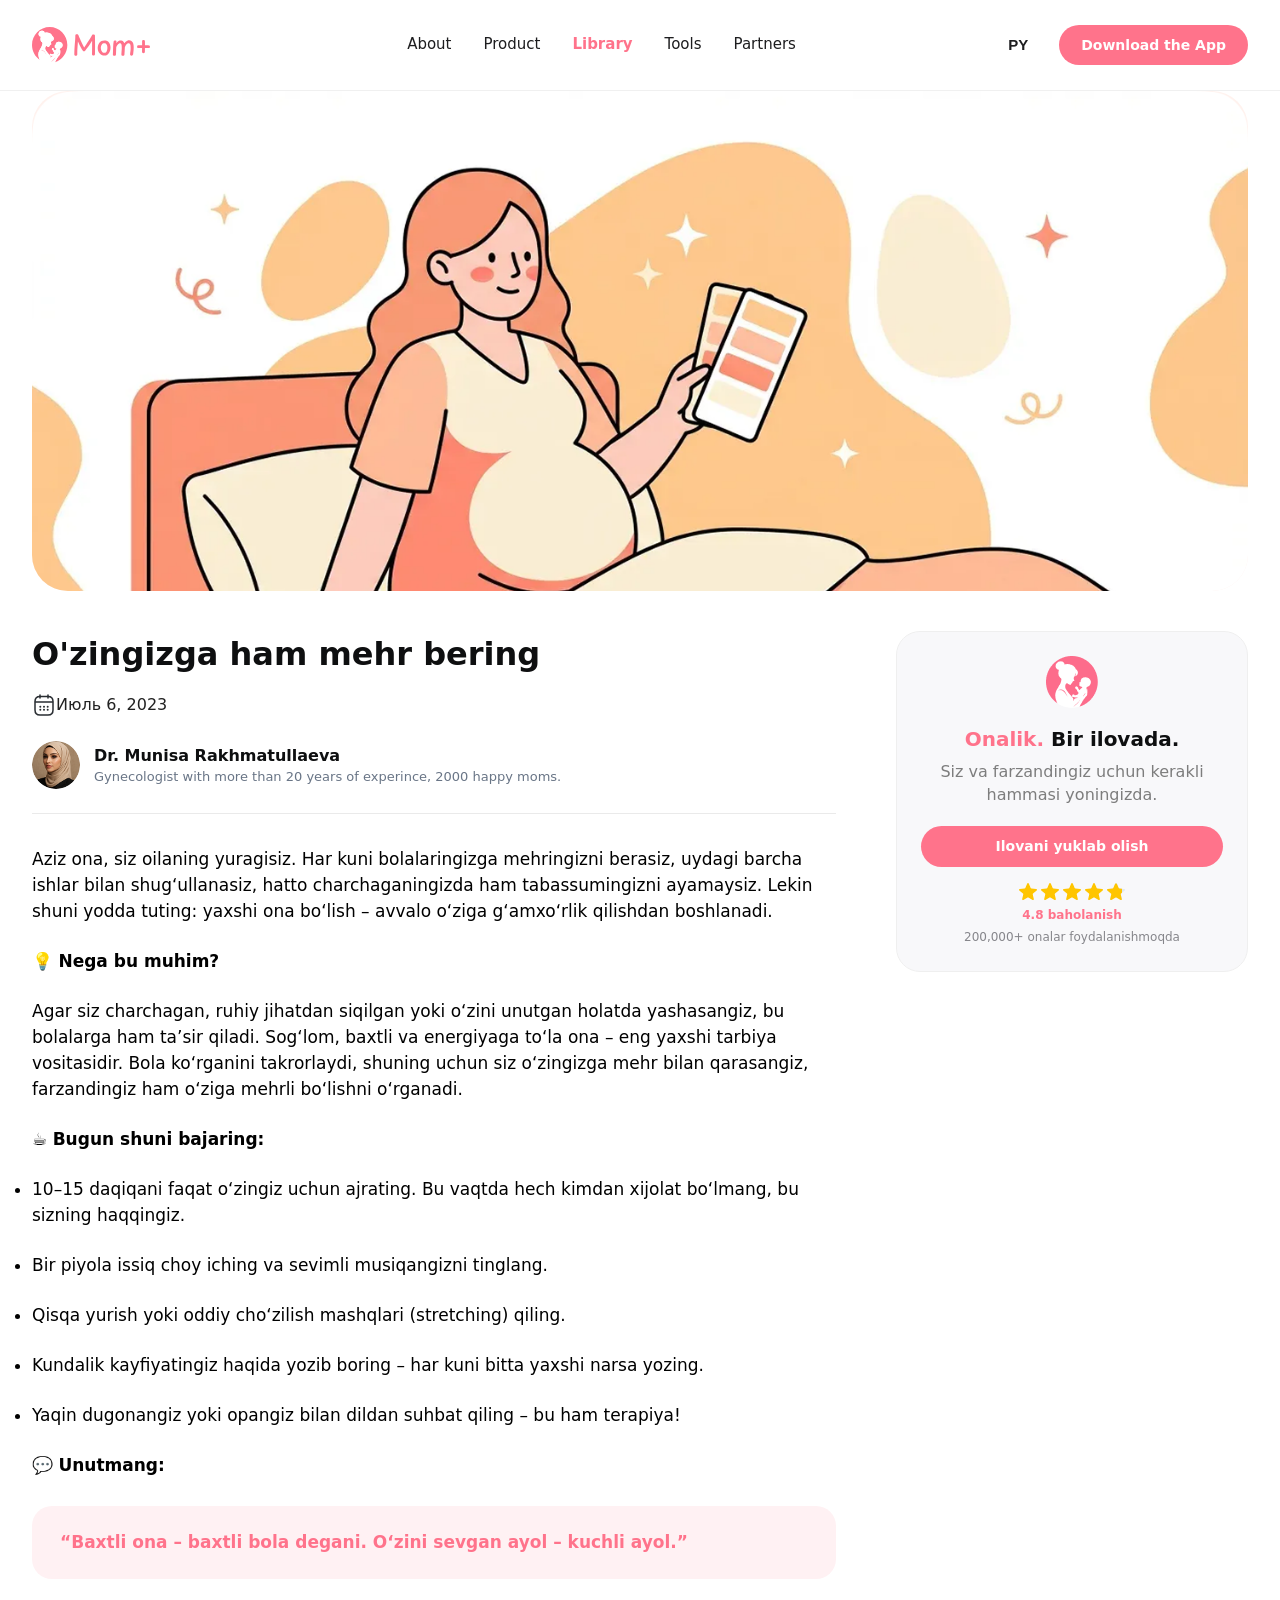
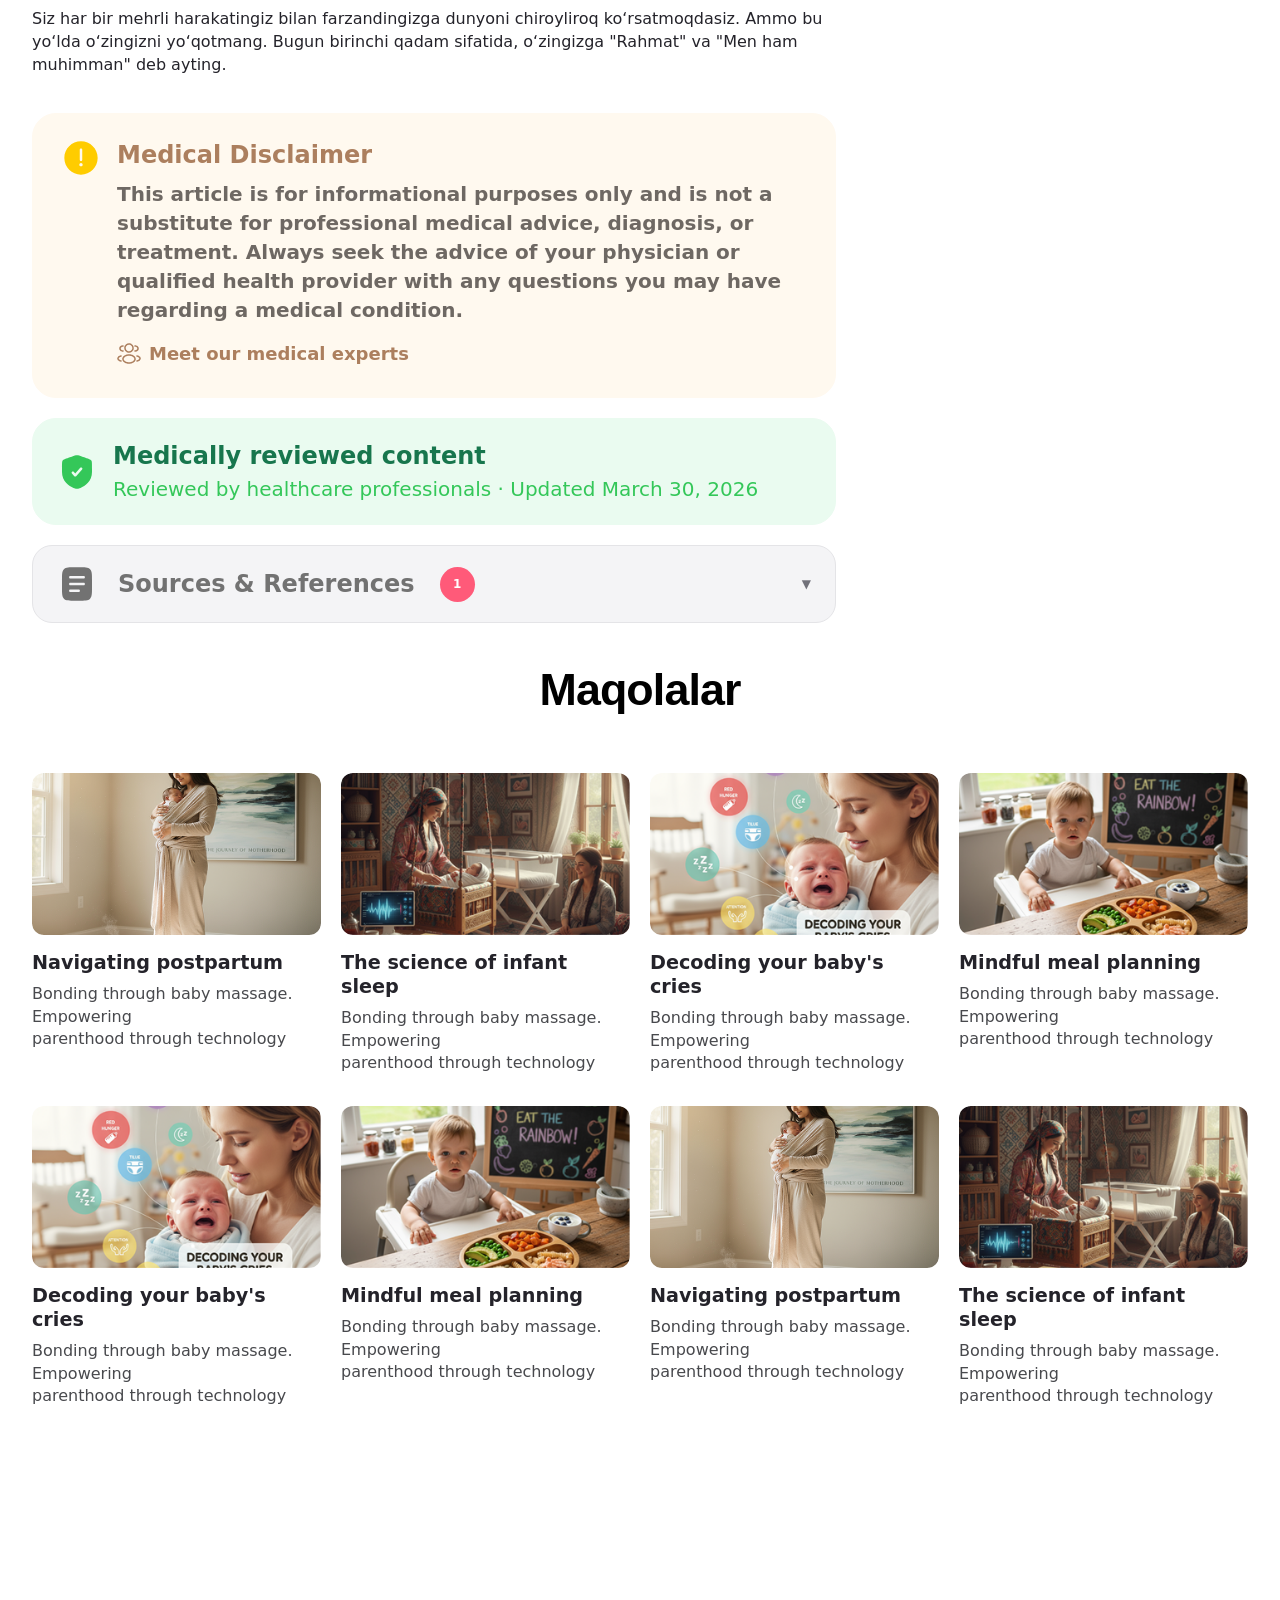
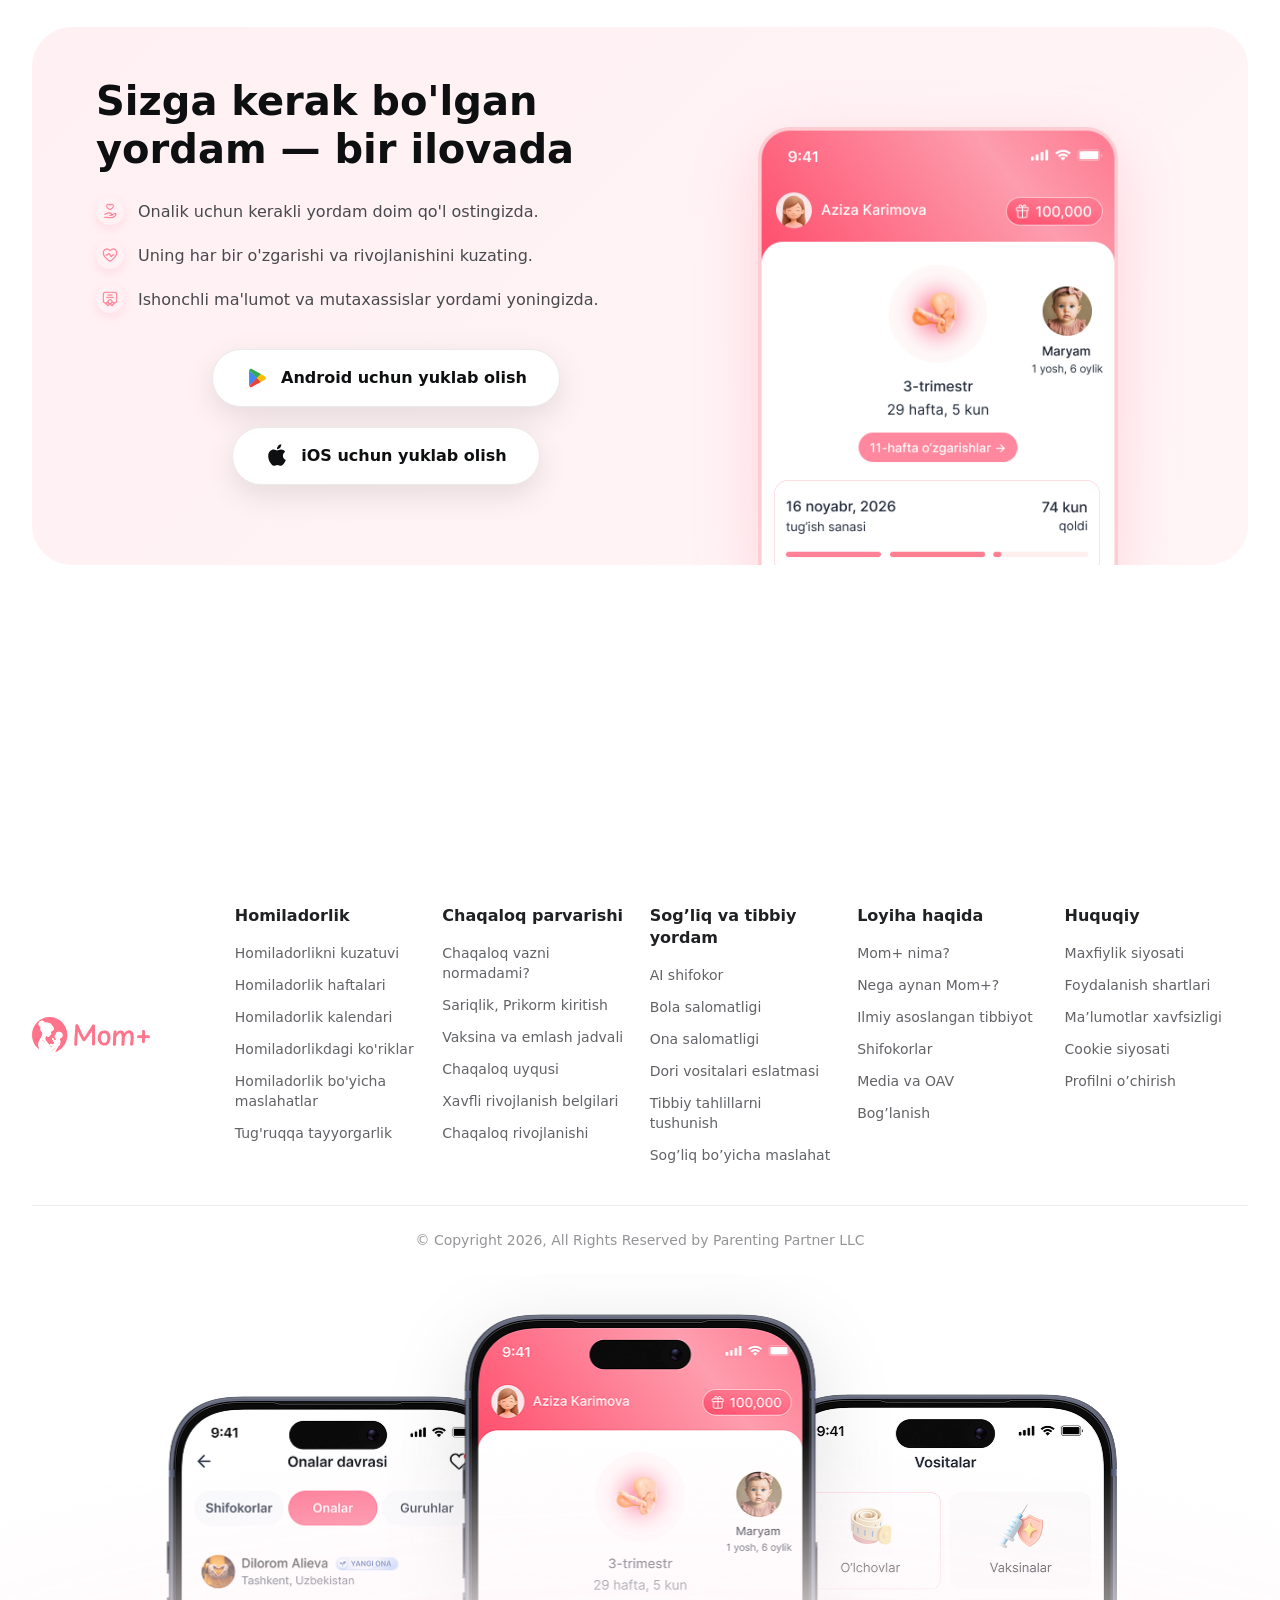
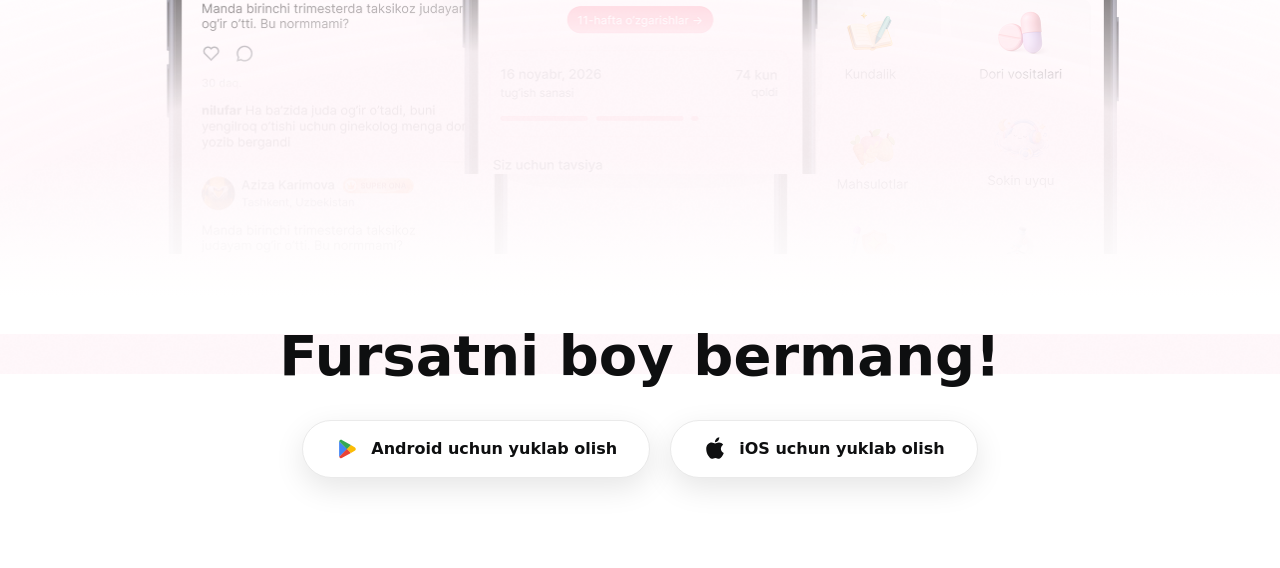
==== commit 78489ec4: "Update article.html" ====
--- a/article.html
+++ b/article.html
@@ -461,4 +461,4 @@
     });
 </script>
 </body>
-</html>+</html>
--- a/style.css
+++ b/style.css
@@ -79,6 +79,7 @@
     text-align: center;
     color: #ffffff;
     background: linear-gradient(180deg, #FF6B81 0%, #FF738B 100%);
+    margin-bottom: 200px;
 }
 
 .nav {
@@ -412,6 +413,10 @@
 }
 
 @media (max-width: 1024px) {
+    .header{
+         margin-bottom:  150px; 
+    }
+    
     .navigation {
         gap: 20px;
     }
@@ -435,6 +440,11 @@
 }
 
 @media (max-width: 834px) {
+
+    .header{
+         margin-bottom:  100px; 
+    }
+    
     .nav {
         height: 70px;
     }
@@ -504,6 +514,10 @@
 }
 
 @media (max-width: 768px) {
+    .header{
+         margin-bottom:  60px; 
+    }
+    
     .nav {
         height: 70px;
     }
@@ -581,7 +595,7 @@
 }
 
 .section {
-    padding: 90px 0;
+    margin-bottom: 200px;
 }
 
 .section-title {
@@ -2518,4 +2532,4 @@
         border-radius: 20px;
         max-height: 280px;
     }
-}+}
